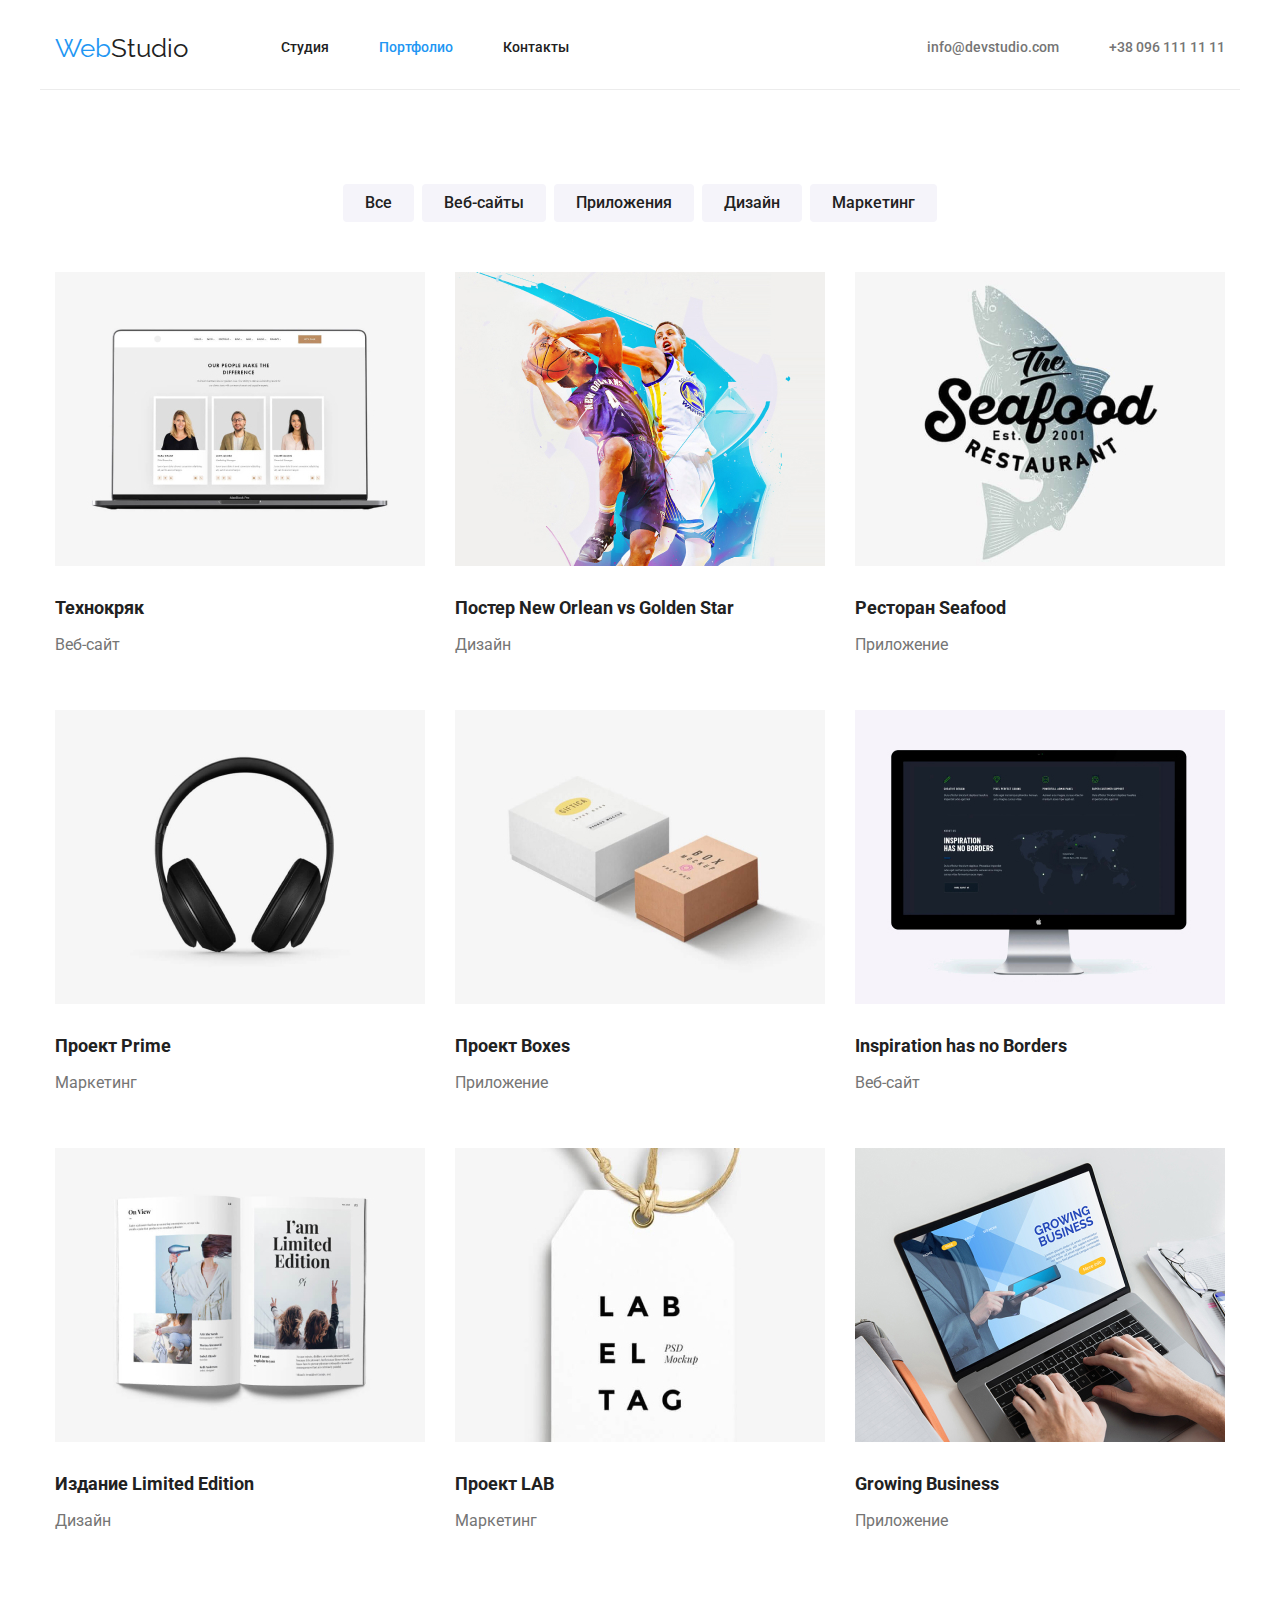
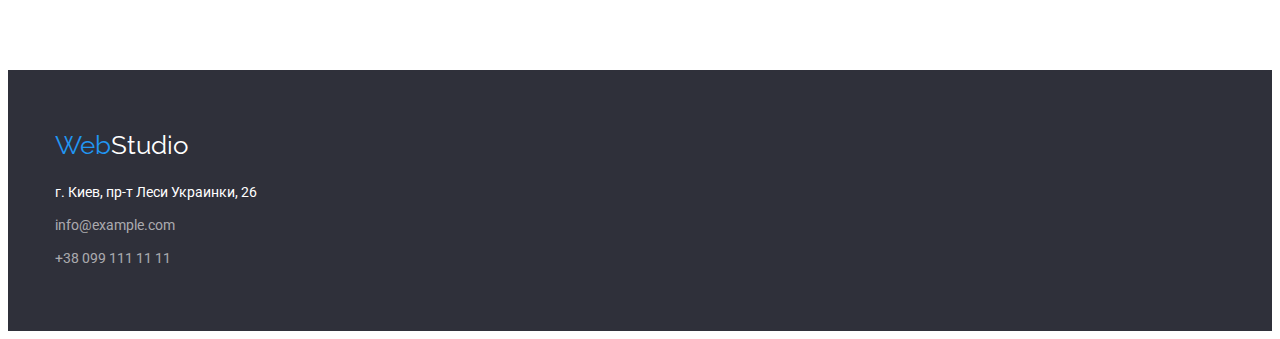
==== portfolio.html @ 1035cfad "Initial commit" ====
<!DOCTYPE html>
<html lang="ru">
<head>
    <meta charset="UTF-8">
    <meta http-equiv="X-UA-Compatible" content="IE=edge">
    <meta name="viewport" content="width=device-width, initial-scale=1.0">
    <title>Document</title>
    <link href="https://fonts.googleapis.com/css2?family=Raleway:wght@700&family=Roboto:wght@400;500;700;900&display=swap"
        rel="stylesheet">
    <link rel="stylesheet" href="https://cdnjs.cloudflare.com/ajax/libs/modern-normalize/1.1.0/modern-normalize.min.css"
        integrity="sha512-wpPYUAdjBVSE4KJnH1VR1HeZfpl1ub8YT/NKx4PuQ5NmX2tKuGu6U/JRp5y+Y8XG2tV+wKQpNHVUX03MfMFn9Q=="
        crossorigin="anonymous" referrerpolicy="no-referrer" />
    <link rel="stylesheet" href="./css/styles.css">
</head>
<body>

    <!-- header -->
    <header class="header">
        <div class="container header-container header-border">
            <nav class="site-nav">
                <a href="/" class="logo">Web<span class="accent">Studio</span></a>
                <ul class="site-nav-list list">
                    <li class="site-nav-item">
                        <a href="./index.html" class="link">Студия</a>
                    </li>
                    <li class="site-nav-item">
                        <a href="./portfolio.html" class="link-current">Портфолио</a>
                    </li>
                    <li class="site-nav-item">
                        <a href="" class="link">Контакты</a>
                    </li>
                </ul>
            </nav>
            <ul class="contact-list list">
                <li class="contact-list-item">
                    <a href="mailto:info@devstudio.com" class="mail">info@devstudio.com</a>
                </li>
                <li class="contact-list-item">
                    <a href="tel:+380961111111" class="tel">+38 096 111 11 11</a>
                </li>
            </ul>
        </div>
    </header>

    <main>
        <!-- work -->

        <section class="work-section">
            <div class="container">
                <h1 class="visually-hidden">Примеры работ</h1>
                <ul class="work-list list">
                    <li class="work-list-item">
                        <button type="button" class="work-btn">Все</button>
                    </li>
                    <li class="work-list-item">
                        <button type="button" class="work-btn">Веб-сайты</button>
                    </li>
                    <li class="work-list-item">
                        <button type="button" class="work-btn">Приложения</button>
                    </li>
                    <li class="work-list-item">
                        <button type="button" class="work-btn">Дизайн</button>
                    </li>
                    <li class="work-list-item">
                        <button type="button" class="work-btn">Маркетинг</button>
                    </li>
                </ul>
            </div>    
        </section>

            <!-- examples -->
        <section class="examples-section">
            <div class="container">
                <ul class="examples-list list">
                    <li class="examples-list-item">
                        <img src="./images/img(19).jpg" class="examples-img" alt="Веб-сайты" width="370">
                        <div class="examples-title-list">
                            <h2 class="examples-title">Технокряк</h2>
                            <p class="examples-name">Веб-сайт</p>
                        </div>
                        
                    </li>
                    <li class="examples-list-item">
                        <img src="./images/img(11).jpg" class="examples-img" alt="Дизайн" width="370">
                        <div class="examples-title-list">
                            <h2 class="examples-title">Постер New Orlean vs Golden Star</h2>
                            <p class="examples-name">Дизайн</p>
                        </div>
                        
                    </li>
                    <li class="examples-list-item">
                        <img src="./images/img(12).jpg" class="examples-img" alt="Приложение" width="370">
                        <div class="examples-title-list">
                            <h2 class="examples-title">Ресторан Seafood</h2>
                            <p class="examples-name">Приложение</p>
                        </div>
                        
                    </li>
                    <li class="examples-list-item">
                        <img src="./images/img(13).jpg" class="examples-img" alt="Наушники" width="370">
                        <div class="examples-title-list">
                            <h2 class="examples-title">Проект Prime</h2>
                            <p class="examples-name">Маркетинг</p>
                        </div>
                        
                    </li>
                    <li class="examples-list-item">
                        <img src="./images/img(14).jpg" class="examples-img" alt="Коробки" width="370">
                        <div class="examples-title-list">
                            <h2 class="examples-title">Проект Boxes</h2>
                            <p class="examples-name">Приложение</p>
                        </div>
                        
                    </li>
                    <li class="examples-list-item">
                        <img src="./images/img(15).jpg" class="examples-img" alt="Веб-сайт" width="370">
                        <div class="examples-title-list">
                            <h2 class="examples-title">Inspiration has no Borders</h2>
                            <p class="examples-name">Веб-сайт</p>
                        </div>
                        
                    </li>
                    <li class="examples-list-item">
                        <img src="./images/img(16).jpg" class="examples-img" alt="Журнал" width="370">
                        <div class="examples-title-list">
                            <h2 class="examples-title">Издание Limited Edition</h2>
                            <p class="examples-name">Дизайн</p>
                        </div>
                        
                    </li>
                    <li class="examples-list-item">
                        <img src="./images/img(17).jpg" class="examples-img" alt="Значок" width="370">
                        <div class="examples-title-list">
                            <h2 class="examples-title">Проект LAB</h2>
                            <p class="examples-name">Маркетинг</p>
                        </div>
                        
                    </li>
                    <li class="examples-list-item">
                        <img src="./images/img(18).jpg" class="examples-img" alt="Ноутбук" width="370">
                        <div class="examples-title-list">
                            <h2 class="examples-title">Growing Business</h2>
                            <p class="examples-name">Приложение</p>
                        </div>
                        
                    </li>
                </ul>
            </div>  

        </section>
    </main>

    <!-- adress -->
    <footer class="footer-section">
        <div class="container">
            <div class="logo-footer">
                <a href="/" class="footer-logo">Web<span class="accents">Studio</span></a>
            </div>
            <address>
                <ul class="footer-list list adress">
                    <li class="footer-item">
                        <a href="https://bit.ly/3pXMvUd" target="_blank" rel="noopener noreferrer" class="adressa">г. Киев,
                            пр-т
                            Леси
                            Украинки, 26</a>
                    </li>
                    <li class="footer-item">
                        <a href="mailto:info@example.com" class="mail">info@example.com</a>
                    </li>
                    <li class="footer-item">
                        <a href="tel:+380991111111" class="tel">+38 099 111 11 11</a>
                    </li>
                </ul>
            </address>
        </div>
    </footer>
</body>
</html>
---- css/styles.css ----
:root {
    --primary-text-color:#757575;
    --primary-white-color: #FFFFFF;
    --title-text-color: #212121;
    --primary-bg-color: #E5E5E5;
    --accent-color: #2196F3;
    --secondary-text-color: rgba(255, 255, 255, 0.6);
    --backlights: rgb(62, 0, 128);
}

html {
    box-sizing: border-box;
}
*,
*::before,
*::after {
    box-sizing: inherit;
}

body {
    
    color: var(--primary-text-color);
    font-family: Roboto, sans-serif;
}
.list{
    list-style: none;
}

.container {
    width: 1200px;
    padding-left: 15px;
    padding-right: 15px;
    margin-left: auto;
    margin-right: auto;
    
}

h1,h2,h3,h4,h5,h6,p,ul {
    
    margin: 0;
}
/* header */

.header-container {
    display: flex;
    align-items: center;

    background: var(--primary-white-color);
}

.header-border {
    border-bottom-width: 1px;
    border-bottom-style: solid;
    border-bottom-color: #ECECEC;
}
/* logo */
.logo {
    display: flex;
    align-items: center;
    padding: 0;
    margin-top: 25px;
    margin-bottom: 25px;
    
    color: #2196F3;
    font-family: Raleway, sans-serif;
    font-size: 26px;
    line-height: 1.19;

    text-decoration: none;
}
.accent {
    display: flex;
    margin-right: 93px;
    color: var(--title-text-color);
}

/* site-nav */
.site-nav {
    display: flex;
    align-items: center;
}
.site-nav-list {
    display: flex;
    padding: 0;
    margin: 0;
    flex-direction: row;


    font-weight: 500;
    font-size: 14px;
    line-height: 1.14;
}
.site-nav-header {
    display: inline-block;
}
.site-nav-item:not(:last-child) {
    margin-right: 50px;

}

.site-nav-header {
    padding-top: 32px;
    padding-bottom: 32px;
    margin: 0;
}
.site-nav .link-current {
    color: var(--accent-color);

    text-decoration: none;
}
.site-nav .link-current:hover,
.site-nav .link-current:focus {
    color: var(--accent-color);
}
.site-nav .link {
    color: var(--title-text-color);

    text-decoration: none;
}
.site-nav .link:hover, 
.site-nav .link:focus {
    color: var(--accent-color);
}

/* contact */
.contact-list {
    display: flex;
    padding: 0;
    margin-left: auto;

}
.contact-list .mail {
    
}
.contact-list .tel {
    margin-right: auto;
    
}
.contact-list-item:not(:last-child) {
    margin-right: 50px;
    padding: 0;
}
.contact-list-item {

    font-weight: 500;
    font-size: 14px;
    line-height: 1.14;
}
.contact-list-item .mail,
.contact-list-item .tel {
    color: var(--primary-text-color);

    text-decoration: none;
}
.contact-list-item .mail:hover,
.contact-list-item .mail:focus {
    color: var(--accent-color);
}
.contact-list-item .tel:hover,
.contact-list-item .tel:focus {
    color: var(--accent-color);
}

/* hero */
.hero-title {
    align-content: center;
    margin: 0;
    
    padding-bottom: 30px;

    color: var(--primary-white-color);

    font-style: normal;
    font-weight: 900;
    font-size: 44px;
    line-height: 1.36;
    text-align: center;
    text-transform: uppercase;
}
.hero-section {
    padding-top: 200px;
    padding-bottom: 200px;
}

/* button */

.hero-button {
    display: block;
    margin: 0 auto;
    padding: 10px 32px;
    border: 0ch;
    border-radius: 4px;

    background-color: var(--accent-color);
    color: var(--primary-bg-color);

    font-family: inherit; 
    font-weight: 700;
    font-size: 16px;
    line-height: 1.88;
    text-align: center;
}


/* section */
.section {
    padding-top: 94px;
    padding-bottom: 94px;
}
/* features */
.features-list {
    display: flex;
    flex-direction: row;
    margin: 0;
    padding: 0;
}
.features-list-item {
    padding: 0;
    width: 270px;
}
.features-list-item:not(:last-child) {
    margin-right: 30px;;
}

.features-title {
    margin-bottom: 10px;
    padding: 0;
    color: var(--title-text-color);

    font-weight: 700;
    font-size: 14px;
    line-height: 1.14;
    text-transform: uppercase;
}
.features-text {
    
    font-weight: 400;
    font-size: 14px;
    line-height: 1.71;
    letter-spacing: 0.03em;
}
.visually-hidden {
    position: absolute;
    width: 1px;
    height: 1px;
    margin: -1px;
    border: 0;
    padding: 0;

    white-space: nowrap;
    clip-path: inset(100%);
    clip: rect(0 0 0 0);
    overflow: hidden;
}

/* benefits */
.benefits-section {
    padding-top: 0;
    padding-bottom: 94px;
    margin: 0;
}
.benefits-title {
    margin-bottom: 50px;
    color: var(--title-text-color);

    font-size: 36px;
    line-height: 1.17;
    text-align: center;
}
.benefits-list {
    display: flex;
    flex-direction: row;
    padding: 0;
    margin: 0;
}

.benefits-list-item:not(:last-child) {
    margin-right: 30px;
}

/* team */

.team-title {
    margin-bottom: 50px;
    color: var(--title-text-color);
        
    font-size: 36px;
    line-height: 1.17;
    text-align: center;
}
.team-list {
    display: flex;
    flex-direction: row;
    padding: 0;
    margin: 0;
}
.team-list-item:not(:last-child) {
    margin-right: 30px;
}
.team-section-title{
    padding-top: 30px;
    padding-bottom: 30px;
}

.team .name {
    margin-bottom: 10px;
    text-align: center;
    color: var(--title-text-color);

    font-weight: 500;
    font-size: 16px;
    line-height: 1.19;
}
.team .position {
    text-align: center;
    font-weight: 400;
    font-size: 16px;
    line-height: 1.19;
}

/* footer */
.footer-section {
    padding-top: 60px;
    padding-bottom: 60px;
    margin: 0;
    background-color: #2F303A; 
}

/* adress */
.footer-logo {
    margin-bottom: 20px;
    color: #2196F3;
    font-family: Raleway, sans-serif;
    font-size: 26px;
    line-height: 1.19;
    
    text-decoration: none;
}
.logo-footer{
    margin-bottom: 20px;
}

.accents {
    color: var(--primary-white-color);
}
.footer-list {
    padding: 0;
}
.footer-item:not(:last-child) {
    margin-bottom: 9px;
}
.adress {
    font-weight: 400;
    font-size: 14px;
    line-height: 1.71;
}
.adress .adressa {
    color: var(--primary-white-color);
    font-style: normal;

    text-decoration: none;
}
.adress .adressa:hover,
.adress .adressa:focus {
    color: var(--accent-color);
}
.adress .mail {
    color: var(--secondary-text-color);
    font-style: normal;

    text-decoration: none;
}
.adress .mail:hover,
.adress .mail:focus {
    color: var(--accent-color);
}
.adress .tel {
    color: var(--secondary-text-color);
    font-style: normal;

    text-decoration: none;
}
.adress .tel:hover,
.adress .tel:focus {
    color: var(--accent-color);
}

/* portfolio */

/* work */
.work-section {
    padding-top: 94px;
    margin: 0;
}
.work-list {
    display: flex;
    justify-content: center;
    margin-bottom: 50px;
    padding: 0;
    
}
.work-list-item:not(:last-child){
    margin-right: 8px;
}
.work-btn {
    
    padding: 6px 22px;

    border: 0ch;
    border-radius: 4px;
    color: var(--title-text-color);
    background-color: #F5F4FA;
    
    font-family: inherit;
    font-style: normal;
    font-weight: 500;
    font-size: 16px;
    line-height: 1.62;
}
    
.work-btn:hover,
.work-btn:focus {
    color: var(--primary-white-color);
    background-color: var(--accent-color);
}  
.work .variant {
    color: var(--primary-white-color);
    background-color: var(--accent-color);
}

/* examples */
.examples-section {
    padding-bottom: 114px;
    margin: 0;
}
.examples-list {
    display: flex;
    flex-wrap: wrap;
    column-gap: 30px;
    row-gap: 30px;

    margin: 0;
    padding: 0;
}

.examples-title-list {
    padding-top: 20px;
    padding-bottom: 20px;
    margin: 0;
}
.examples-title{
    margin-bottom: 4px;
    color: var(--title-text-color);

    font-style: normal;
    font-weight: 700;
    font-size: 18px;
    line-height: 2;
}
.examples-name {
    
    color: var(--primary-text-color);

    font-style: normal;
    font-weight: 400;
    font-size: 16px;
    line-height: 1.88;
}


/* колір основного тексту #212121 */
/* вторинний колір #757575 */
/* додатковий колір rgba(255, 255, 255, 0.6) */
/* білий колір #FFFFFF */
/* акцент #2196F3 */

/* колір фону #E5E5E5 */
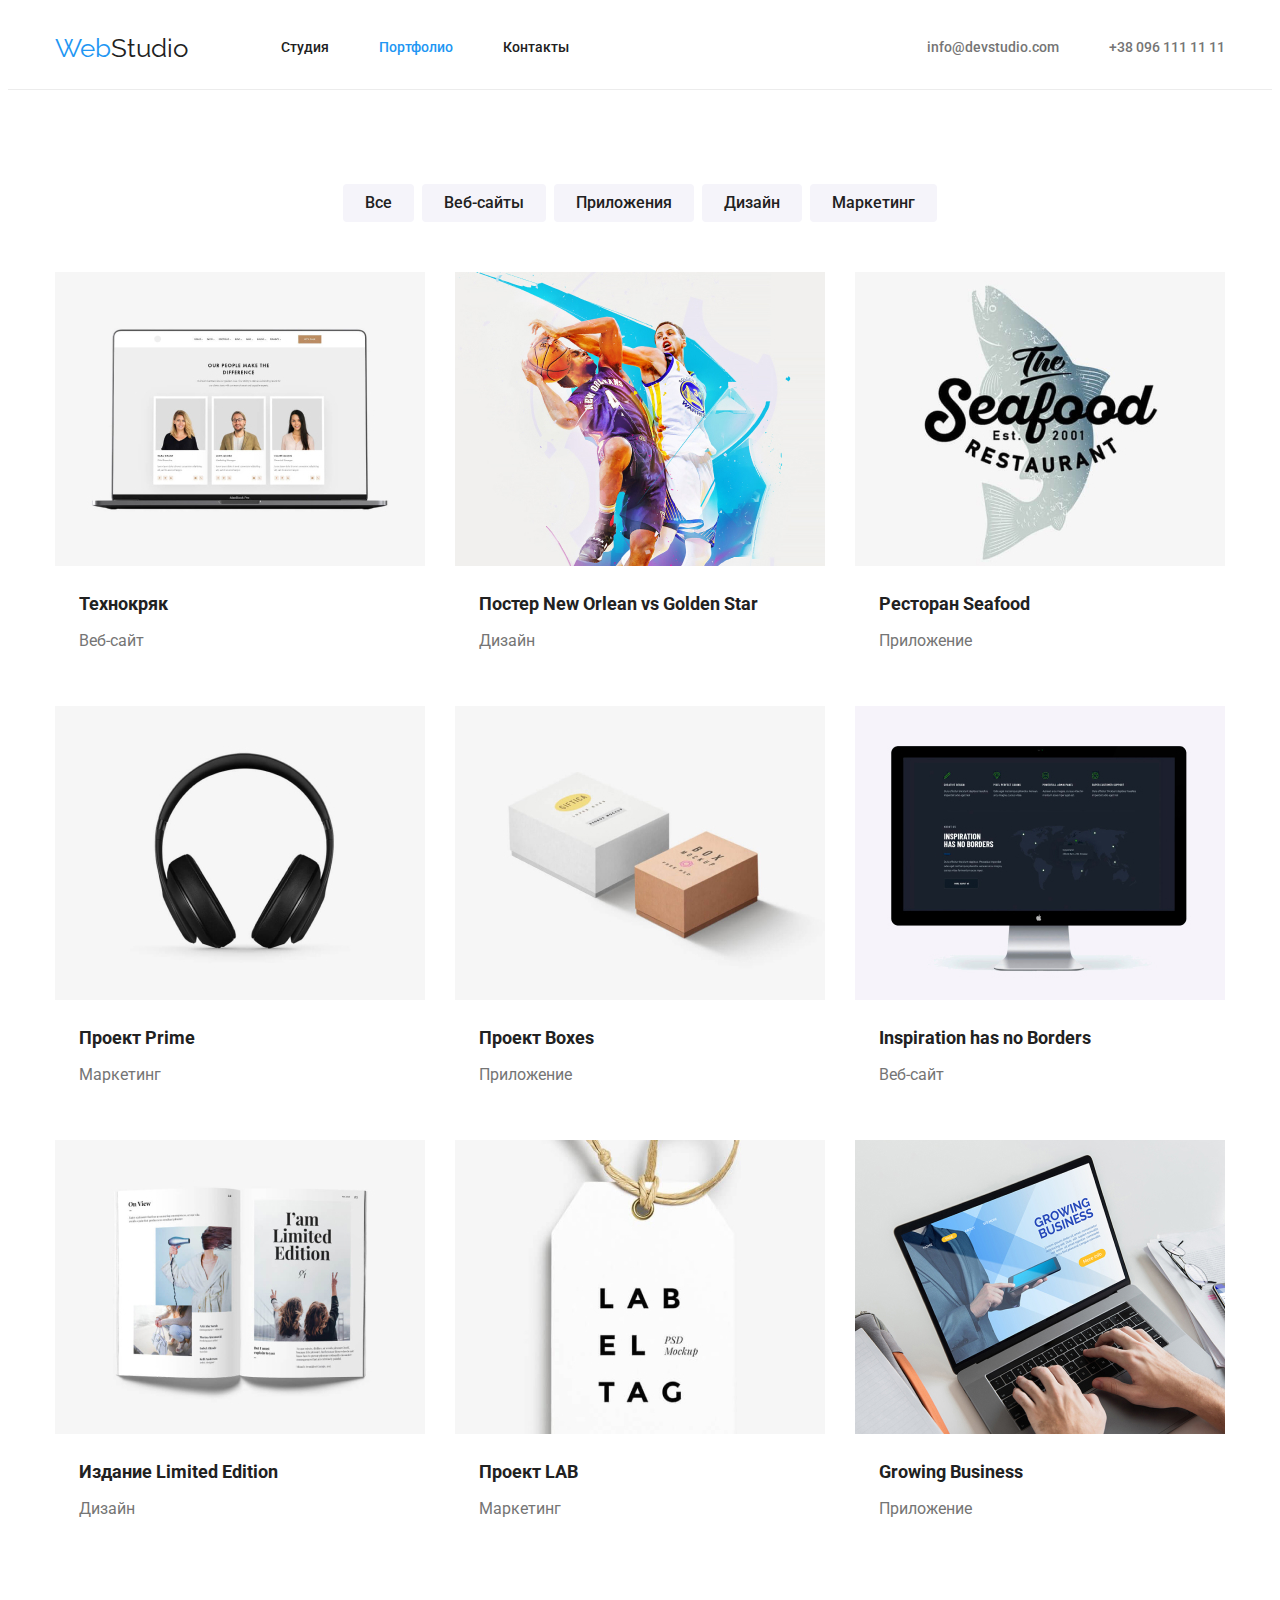
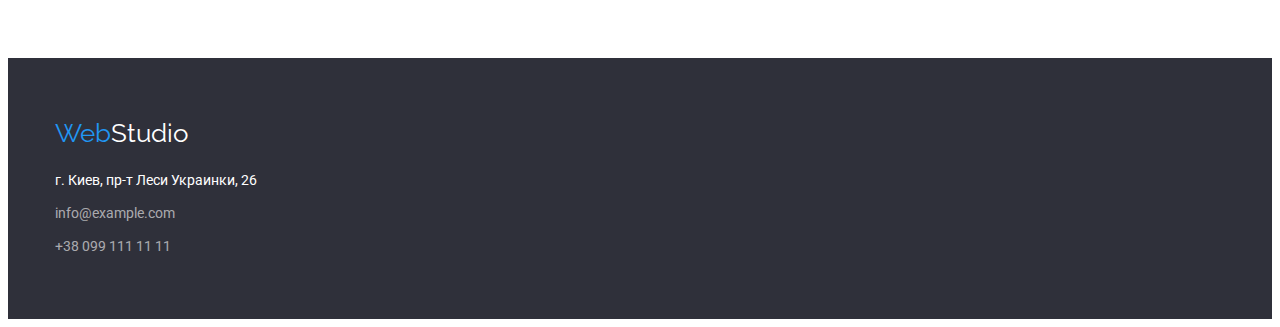
==== commit 28cea4f3: "Додали стилі" ====
--- a/portfolio.html
+++ b/portfolio.html
@@ -15,8 +15,8 @@
 <body>
 
     <!-- header -->
-    <header class="header">
-        <div class="container header-container header-border">
+    <header class="header header-border">
+        <div class="container header-container">
             <nav class="site-nav">
                 <a href="/" class="logo">Web<span class="accent">Studio</span></a>
                 <ul class="site-nav-list list">
@@ -66,10 +66,9 @@
                     </li>
                 </ul>
             </div>    
-        </section>
+        
 
             <!-- examples -->
-        <section class="examples-section">
             <div class="container">
                 <ul class="examples-list list">
                     <li class="examples-list-item">
--- a/css/styles.css
+++ b/css/styles.css
@@ -31,13 +31,16 @@
     padding-left: 15px;
     padding-right: 15px;
     margin-left: auto;
-    margin-right: auto;
-    
+    margin-right: auto; 
 }
 
 h1,h2,h3,h4,h5,h6,p,ul {
-    
-    margin: 0;
+    margin: 0;
+}
+img {
+    display: block;
+    max-width: 100%;
+    height: auto;
 }
 /* header */
 
@@ -162,11 +165,21 @@
 }
 
 /* hero */
+.hero-section {
+    padding-top: 200px;
+    padding-bottom: 200px;
+    min-width: 1600px;
+    background-image: url(../images/hero-img.png);
+    background-repeat: no-repeat;
+    background-position: 50% 50%;
+    background-image: linear-gradient (to right, rgba(47, 48, 58, 0.4),
+    rgba(47, 48, 58, 0.4))
+}
 .hero-title {
     align-content: center;
     margin: 0;
     
-    padding-bottom: 30px;
+    margin-bottom: 30px;
 
     color: var(--primary-white-color);
 
@@ -177,10 +190,7 @@
     text-align: center;
     text-transform: uppercase;
 }
-.hero-section {
-    padding-top: 200px;
-    padding-bottom: 200px;
-}
+
 
 /* button */
 
@@ -199,6 +209,7 @@
     font-size: 16px;
     line-height: 1.88;
     text-align: center;
+    cursor: pointer;
 }
 
 
@@ -390,6 +401,7 @@
 /* work */
 .work-section {
     padding-top: 94px;
+    padding-bottom: 114px;
     margin: 0;
 }
 .work-list {
@@ -429,10 +441,7 @@
 }
 
 /* examples */
-.examples-section {
-    padding-bottom: 114px;
-    margin: 0;
-}
+
 .examples-list {
     display: flex;
     flex-wrap: wrap;
@@ -446,6 +455,8 @@
 .examples-title-list {
     padding-top: 20px;
     padding-bottom: 20px;
+    padding-left: 24px;
+    padding-right: 24px;
     margin: 0;
 }
 .examples-title{
@@ -473,6 +484,3 @@
 /* додатковий колір rgba(255, 255, 255, 0.6) */
 /* білий колір #FFFFFF */
 /* акцент #2196F3 */
-
-/* колір фону #E5E5E5 */
-
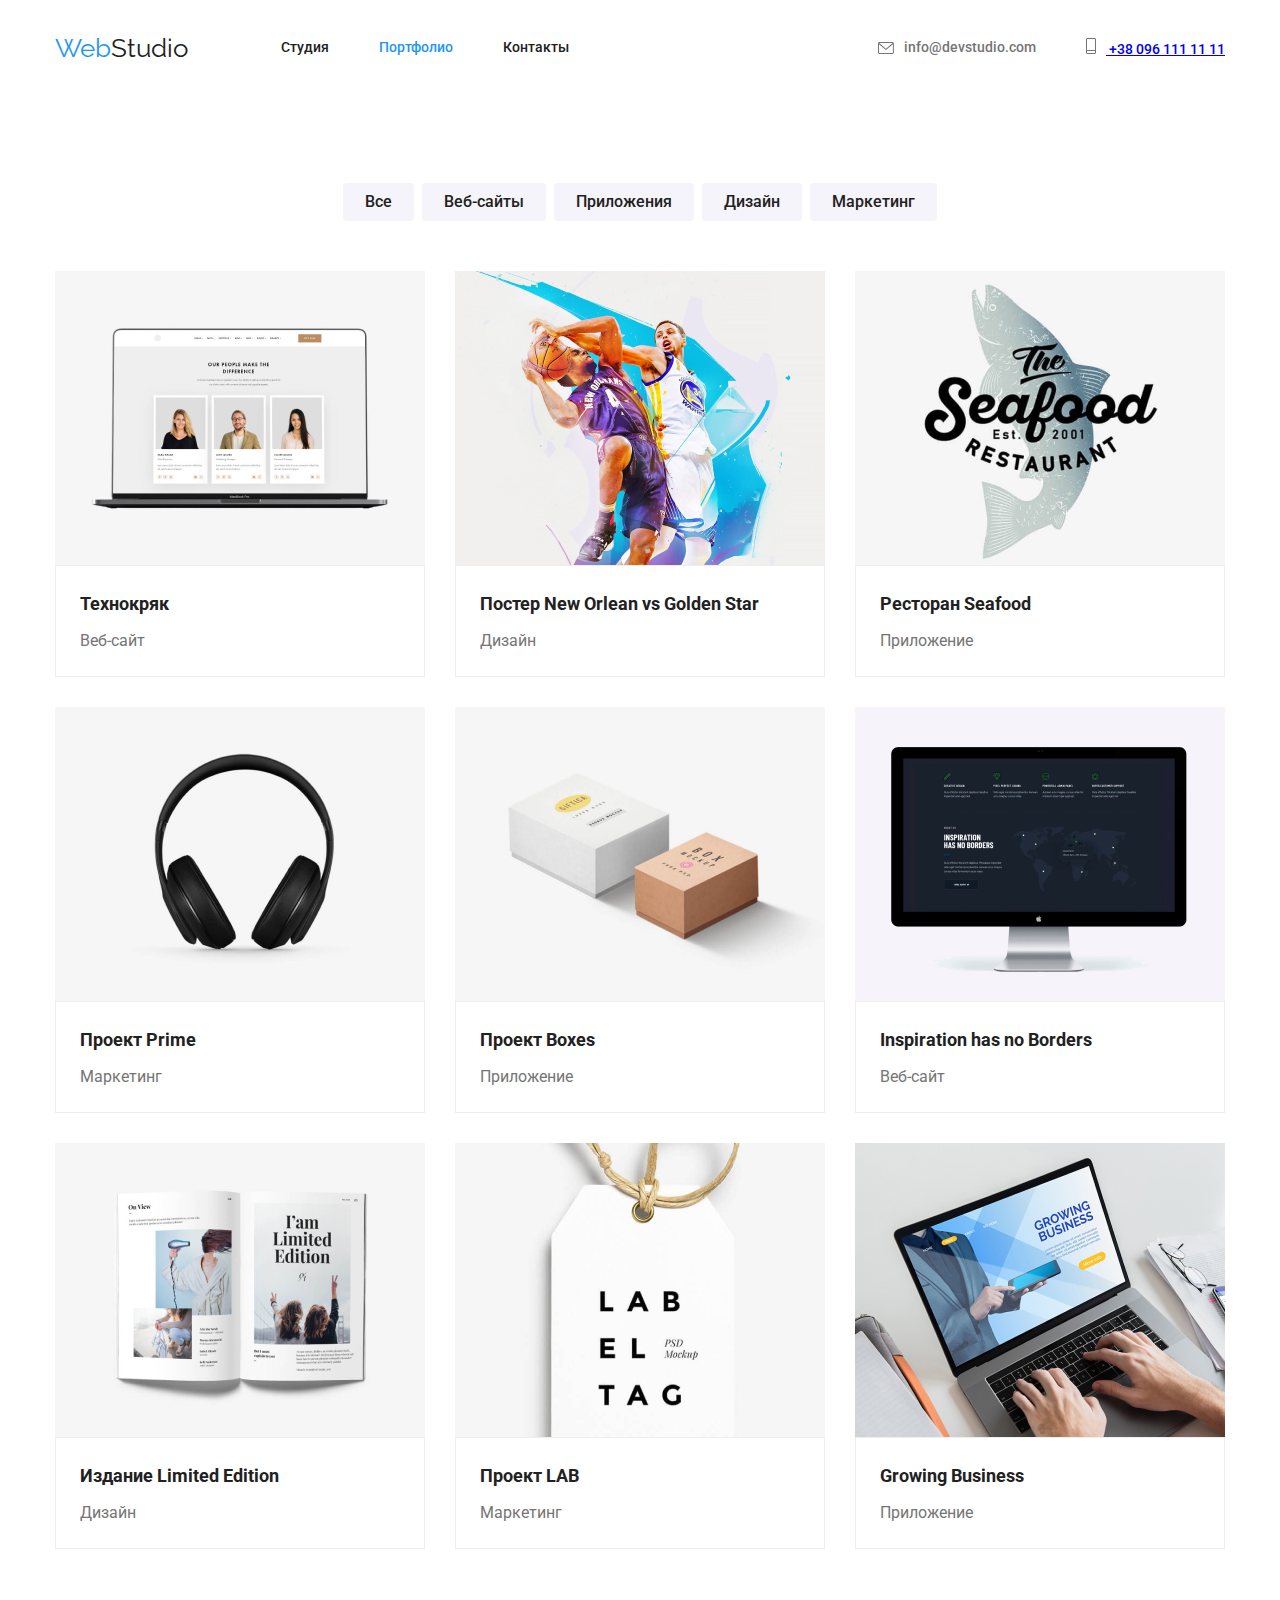
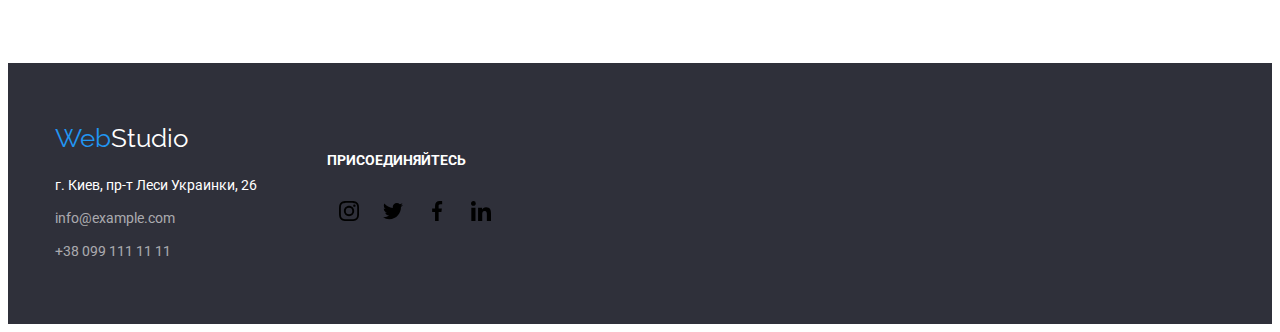
==== commit 0e621cd7: "Додали зображення svg" ====
--- a/portfolio.html
+++ b/portfolio.html
@@ -15,28 +15,36 @@
 <body>
 
     <!-- header -->
-    <header class="header header-border">
+    <header class="header">
         <div class="container header-container">
             <nav class="site-nav">
                 <a href="/" class="logo">Web<span class="accent">Studio</span></a>
                 <ul class="site-nav-list list">
                     <li class="site-nav-item">
-                        <a href="./index.html" class="link">Студия</a>
+                        <a href="./index.html" class="link site-nav-header">Студия</a>
                     </li>
                     <li class="site-nav-item">
-                        <a href="./portfolio.html" class="link-current">Портфолио</a>
+                        <a href="./portfolio.html" class="link-current site-nav-header">Портфолио</a>
                     </li>
                     <li class="site-nav-item">
-                        <a href="" class="link">Контакты</a>
+                        <a href="" class="link site-nav-header">Контакты</a>
                     </li>
                 </ul>
             </nav>
             <ul class="contact-list list">
                 <li class="contact-list-item">
-                    <a href="mailto:info@devstudio.com" class="mail">info@devstudio.com</a>
+                    <a href="mailto:info@devstudio.com" class="mail" aria-label="mail">
+                        <svg class="contact-icon" width="16" height="12">
+                            <use href="./images/icons.svg#icon-mail"></use>
+                        </svg>
+                        info@devstudio.com</a>
                 </li>
                 <li class="contact-list-item">
-                    <a href="tel:+380961111111" class="tel">+38 096 111 11 11</a>
+                    <a href="tel:+380961111111" class="tel">
+                        <svg class="contact-icon" width="10" height="16">
+                            <use href="./images/icons.svg#icon-phone"></use>
+                        </svg>
+                        +38 096 111 11 11</a>
                 </li>
             </ul>
         </div>
@@ -151,26 +159,57 @@
 
     <!-- adress -->
     <footer class="footer-section">
-        <div class="container">
-            <div class="logo-footer">
-                <a href="/" class="footer-logo">Web<span class="accents">Studio</span></a>
+        <div class="container footer-container">
+            <div class="lef-side">
+                <div class="logo-footer ">
+                    <a href="/" class="footer-logo">Web<span class="accents">Studio</span></a>
+                </div>
+                <address>
+                    <ul class="footer-list list adress">
+                        <li class="footer-item">
+                            <a href="https://bit.ly/3pXMvUd" target="_blank" rel="noopener noreferrer" class="adressa">г.
+                                Киев, пр-т
+                                Леси
+                                Украинки, 26</a>
+                        </li>
+                        <li class="footer-item">
+                            <a href="mailto:info@example.com" class="mail">info@example.com</a>
+                        </li>
+                        <li class="footer-item">
+                            <a href="tel:+380991111111" class="tel">+38 099 111 11 11</a>
+                        </li>
+                    </ul>
+                </address>
             </div>
-            <address>
-                <ul class="footer-list list adress">
-                    <li class="footer-item">
-                        <a href="https://bit.ly/3pXMvUd" target="_blank" rel="noopener noreferrer" class="adressa">г. Киев,
-                            пр-т
-                            Леси
-                            Украинки, 26</a>
-                    </li>
-                    <li class="footer-item">
-                        <a href="mailto:info@example.com" class="mail">info@example.com</a>
-                    </li>
-                    <li class="footer-item">
-                        <a href="tel:+380991111111" class="tel">+38 099 111 11 11</a>
-                    </li>
-                </ul>
-            </address>
+            <div class="right-side">
+                <h2 class="socials-title">присоединяйтесь</h2>
+                <ul class="socials-list list">
+                    <li><a class="socials-link" href="" target="_blank" rel="noopener noreferrer" aria-label="instagram">
+                            <svg class="socials-icon" width="20" height="20">
+                                <use href="./images/icons.svg#icon-instagram"></use>
+                            </svg>
+                        </a>
+                    </li>
+                    <li><a class="socials-link" href="" target="_blank" rel="noopener noreferrer" aria-label="twitter">
+                            <svg class="socials-icon" width="20" height="20">
+                                <use href="./images/icons.svg#icon-twitter"></use>
+                            </svg>
+                        </a>
+                    </li>
+                    <li><a class="socials-link" href="" target="_blank" rel="noopener noreferrer" aria-label="facebook">
+                            <svg class="socials-icon" width="20" height="20">
+                                <use href="./images/icons.svg#icon-facebook"></use>
+                            </svg>
+                        </a>
+                    </li>
+                    <li><a class="socials-link" href="" target="_blank" rel="noopener noreferrer" aria-label="linkedin">
+                            <svg class="socials-icon" width="20" height="20">
+                                <use href="./images/icons.svg#icon-linkedin"></use>
+                            </svg>
+                        </a>
+                    </li>
+                </ul>
+            </div>
         </div>
     </footer>
 </body>
--- a/css/styles.css
+++ b/css/styles.css
@@ -128,14 +128,13 @@
 /* contact */
 .contact-list {
     display: flex;
+    align-items: center;
     padding: 0;
     margin-left: auto;
 
 }
-.contact-list .mail {
-    
-}
-.contact-list .tel {
+
+.contact-list .phone {
     margin-right: auto;
     
 }
@@ -144,24 +143,43 @@
     padding: 0;
 }
 .contact-list-item {
+    display: flex;
+    align-items: center;
 
     font-weight: 500;
     font-size: 14px;
     line-height: 1.14;
 }
 .contact-list-item .mail,
-.contact-list-item .tel {
+.contact-list-item .phone {
     color: var(--primary-text-color);
 
     text-decoration: none;
 }
-.contact-list-item .mail:hover,
-.contact-list-item .mail:focus {
-    color: var(--accent-color);
-}
-.contact-list-item .tel:hover,
-.contact-list-item .tel:focus {
-    color: var(--accent-color);
+.mail:hover,
+.mail:focus {
+    color: var(--accent-color);
+}
+.phone:hover,
+.phone:focus {
+    color: var(--accent-color);
+}
+
+.contact-icon {
+    fill: currentColor;
+}
+.contact-icon {
+    padding: 0;
+    margin-right: 10px;
+}
+.mail {
+    display: flex;
+    align-items: center;
+    }
+.phone {
+    display: flex;
+    align-items: center;
+
 }
 
 /* hero */
@@ -224,6 +242,7 @@
     flex-direction: row;
     margin: 0;
     padding: 0;
+
 }
 .features-list-item {
     padding: 0;
@@ -231,6 +250,13 @@
 }
 .features-list-item:not(:last-child) {
     margin-right: 30px;;
+}
+
+.features-icon-list {
+    padding: 25px 102px;
+    margin-bottom: 30px;
+    border-radius: 4px;
+    background-color: #F5F4FA;
 }
 
 .features-title {
@@ -291,6 +317,9 @@
 
 /* team */
 
+.team-section {
+    background-color: #F5F4FA;
+}
 .team-title {
     margin-bottom: 50px;
     color: var(--title-text-color);
@@ -308,6 +337,11 @@
 .team-list-item:not(:last-child) {
     margin-right: 30px;
 }
+.team-list-item {
+box-shadow: 0px 1px 3px rgba(0, 0, 0, 0.12),
+0px 1px 1px rgba(0, 0, 0, 0.14),
+0px 2px 1px rgba(0, 0, 0, 0.2);
+}
 .team-section-title{
     padding-top: 30px;
     padding-bottom: 30px;
@@ -324,19 +358,94 @@
 }
 .team .position {
     text-align: center;
+    margin-bottom: 16px;
     font-weight: 400;
     font-size: 16px;
     line-height: 1.19;
 }
+.team-icon-section {
+    display: flex;
+    justify-content: center;
+    gap: 10px;
+    padding-left: 32px;
+    padding-right: 32px;
+    margin: 0;
+
+}
+
+.team-link {
+    display: inline-flex;
+    align-items: center;
+    justify-content: center;
+    width: 44px;
+    height: 44px;
+    border-radius: 50%;
+    color: #AFB1B8;
+
+}
+.team-link:hover,
+.team-link:focus {
+    color: var(--accent-color);
+}
+.team-icon {
+    fill: currentColor;
+    
+}
+
+/* clients */
+.clients-title {
+    margin-bottom: 50px;
+    color: var(--title-text-color);
+    
+    font-size: 36px;
+    line-height: 1.17;
+    text-align: center;
+}
+.clients-list {
+    display: flex;
+    align-items: center;
+    justify-content: center;
+    gap: 30px;
+    padding: 0;
+}
+
+
+.clients-link {
+    box-sizing: border-box;
+    display: inline-flex;
+    align-items: center;
+    justify-content: center;
+    color: #AFB1B8;
+    width: 170px;
+    height: 92px;
+    border: 1px solid #AFB1B8;
+    border-radius: 4px;
+    
+}
+
+.clients-link:hover,
+.clients-link:focus {
+    color: var(--accent-color);
+}
+.clients-icon {
+    fill: currentColor;
+}
+
+
 
 /* footer */
 .footer-section {
     padding-top: 60px;
     padding-bottom: 60px;
     margin: 0;
-    background-color: #2F303A; 
-}
-
+    background-color: #2F303A;
+}
+.footer-container {
+    display: flex;
+    align-items: center;
+    gap: 70px;
+
+}
 /* adress */
 .footer-logo {
     margin-bottom: 20px;
@@ -394,6 +503,42 @@
 .adress .tel:hover,
 .adress .tel:focus {
     color: var(--accent-color);
+}
+
+.socials-list {
+    display: flex;
+    align-items: center;
+    padding: 0;
+    margin: 0;
+}
+.socials-link {
+    display: inline-flex;
+    align-items: center;
+    justify-content: center;
+    width: 44px;
+    height: 44px;
+    color: #FFFFFF;
+    
+}
+.socials-link:hover,
+.socials-link:focus {
+    color: var(--accent-color);
+}
+.right-side {
+    display: flex;
+    flex-direction: column;
+    gap: 20px;
+}
+.socials-title {
+    font-style: normal;
+    font-weight: 700;
+    font-size: 14px;
+    line-height: 1.14;
+    text-transform: uppercase;
+    color: #FFFFFF;
+}
+.socials-icon {
+    color: currentColor;
 }
 
 /* portfolio */
@@ -439,6 +584,10 @@
     color: var(--primary-white-color);
     background-color: var(--accent-color);
 }
+.work-btn:hover,
+.work-btn:focus {
+    box-shadow: 0px 3px 1px rgba(0, 0, 0, 0.1), 0px 1px 2px rgba(0, 0, 0, 0.08), 0px 2px 2px rgba(0, 0, 0, 0.12);
+}
 
 /* examples */
 
@@ -451,13 +600,16 @@
     margin: 0;
     padding: 0;
 }
-
+.examples-list-item:hover {
+    box-shadow: 0px 1px 1px rgba(0, 0, 0, 0.12), 0px 4px 4px rgba(0, 0, 0, 0.06), 1px 4px 6px rgba(0, 0, 0, 0.16);
+}
 .examples-title-list {
     padding-top: 20px;
     padding-bottom: 20px;
     padding-left: 24px;
     padding-right: 24px;
     margin: 0;
+    border: 1px solid #EEEEEE;
 }
 .examples-title{
     margin-bottom: 4px;
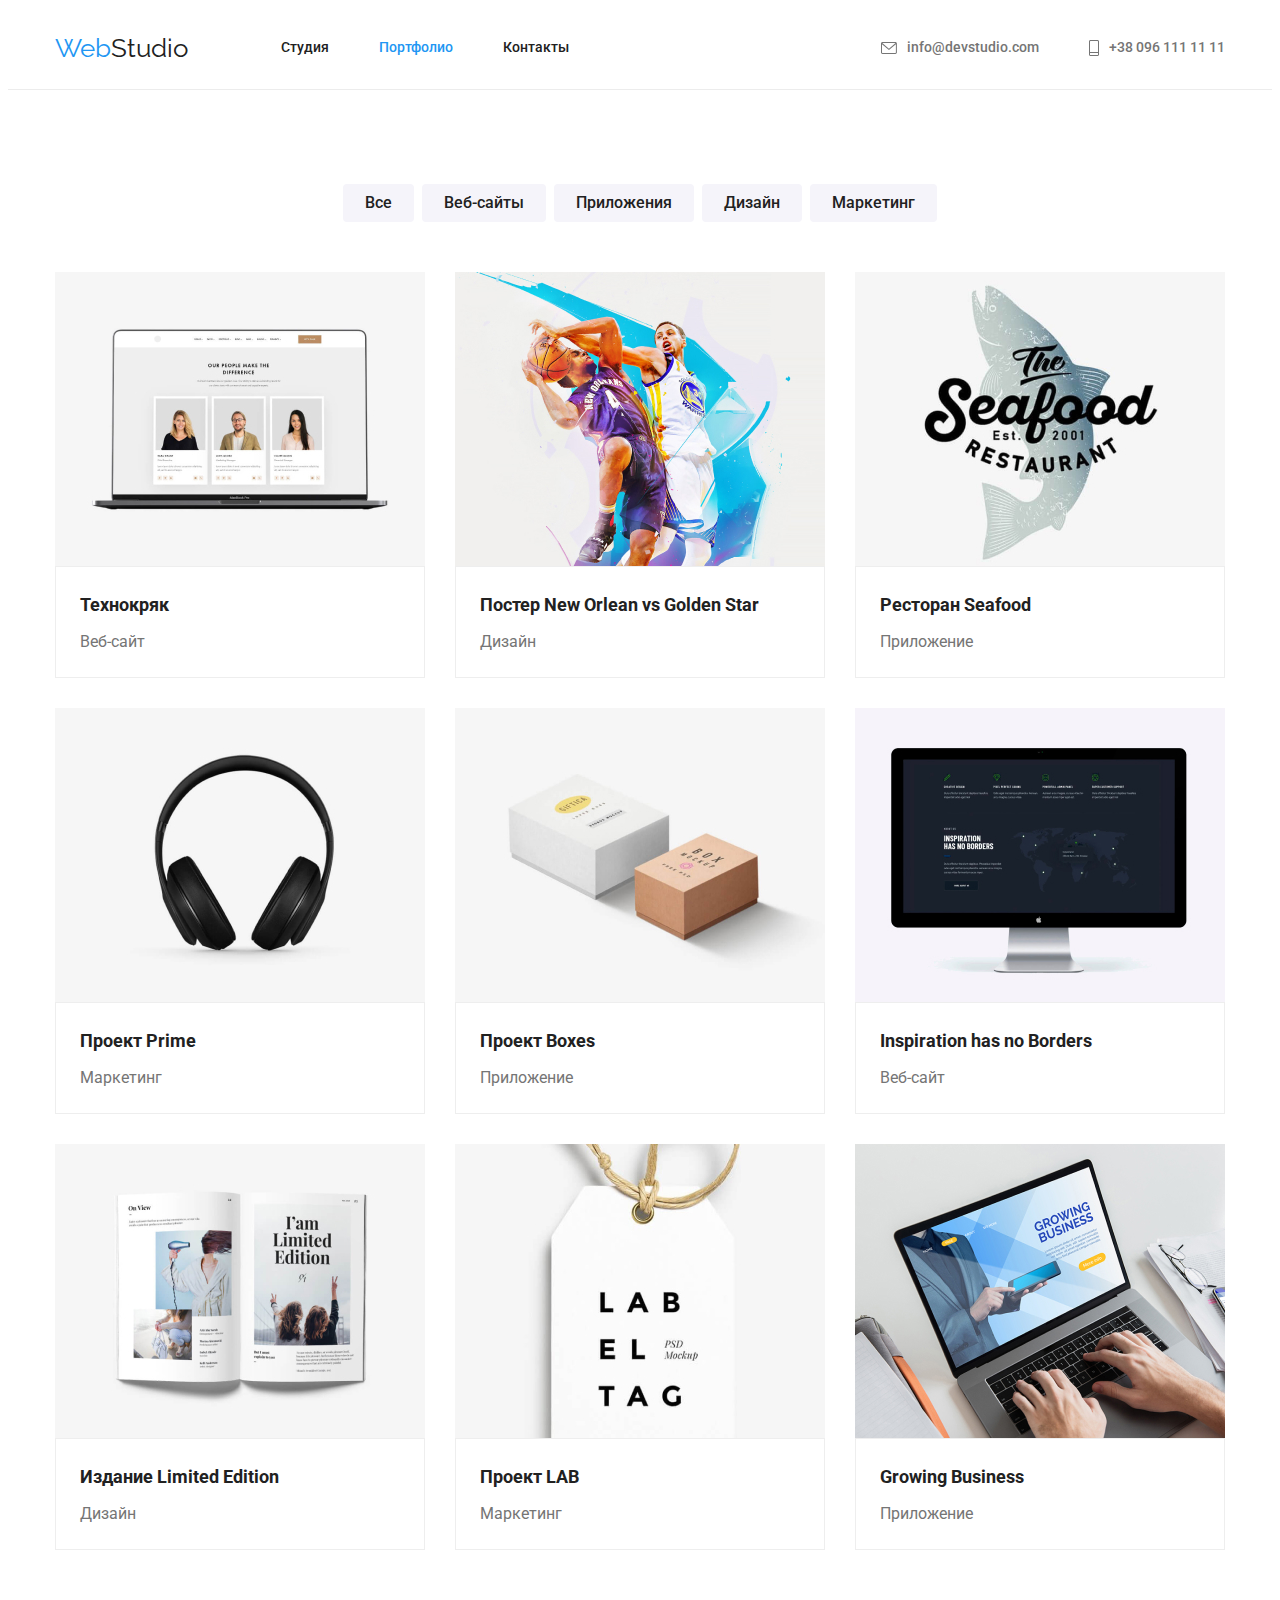
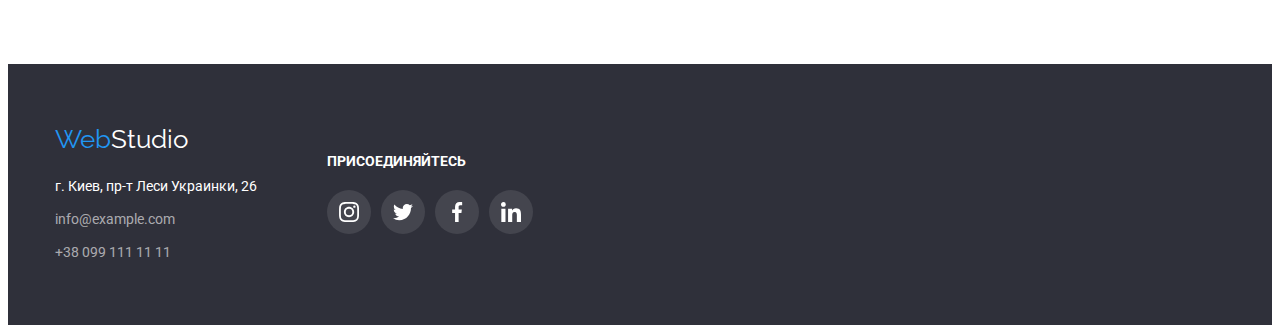
==== commit 1719d279: "Додали розмітку" ====
--- a/portfolio.html
+++ b/portfolio.html
@@ -15,7 +15,7 @@
 <body>
 
     <!-- header -->
-    <header class="header">
+    <header class="header header-border">
         <div class="container header-container">
             <nav class="site-nav">
                 <a href="/" class="logo">Web<span class="accent">Studio</span></a>
@@ -40,7 +40,7 @@
                         info@devstudio.com</a>
                 </li>
                 <li class="contact-list-item">
-                    <a href="tel:+380961111111" class="tel">
+                    <a href="tel:+380961111111" class="phone" aria-label="phone">
                         <svg class="contact-icon" width="10" height="16">
                             <use href="./images/icons.svg#icon-phone"></use>
                         </svg>
--- a/css/styles.css
+++ b/css/styles.css
@@ -345,6 +345,7 @@
 .team-section-title{
     padding-top: 30px;
     padding-bottom: 30px;
+    background-color: var(--primary-white-color)
 }
 
 .team .name {
@@ -381,11 +382,13 @@
     height: 44px;
     border-radius: 50%;
     color: #AFB1B8;
+    background-color: var(--primary-white-color)
 
 }
 .team-link:hover,
 .team-link:focus {
-    color: var(--accent-color);
+    color: var(--primary-white-color);
+    background-color: var(--accent-color)
 }
 .team-icon {
     fill: currentColor;
@@ -508,6 +511,7 @@
 .socials-list {
     display: flex;
     align-items: center;
+    gap: 10px;
     padding: 0;
     margin: 0;
 }
@@ -517,12 +521,16 @@
     justify-content: center;
     width: 44px;
     height: 44px;
-    color: #FFFFFF;
-    
+    border-radius: 50%;
+    color: var(--primary-white-color);
+    background-color: rgba(255, 255, 255, 0.1);
+}
+.socials-icon {
+    fill: var(--primary-white-color);
 }
 .socials-link:hover,
 .socials-link:focus {
-    color: var(--accent-color);
+    background-color: var(--accent-color);
 }
 .right-side {
     display: flex;
@@ -537,9 +545,7 @@
     text-transform: uppercase;
     color: #FFFFFF;
 }
-.socials-icon {
-    color: currentColor;
-}
+
 
 /* portfolio */
 
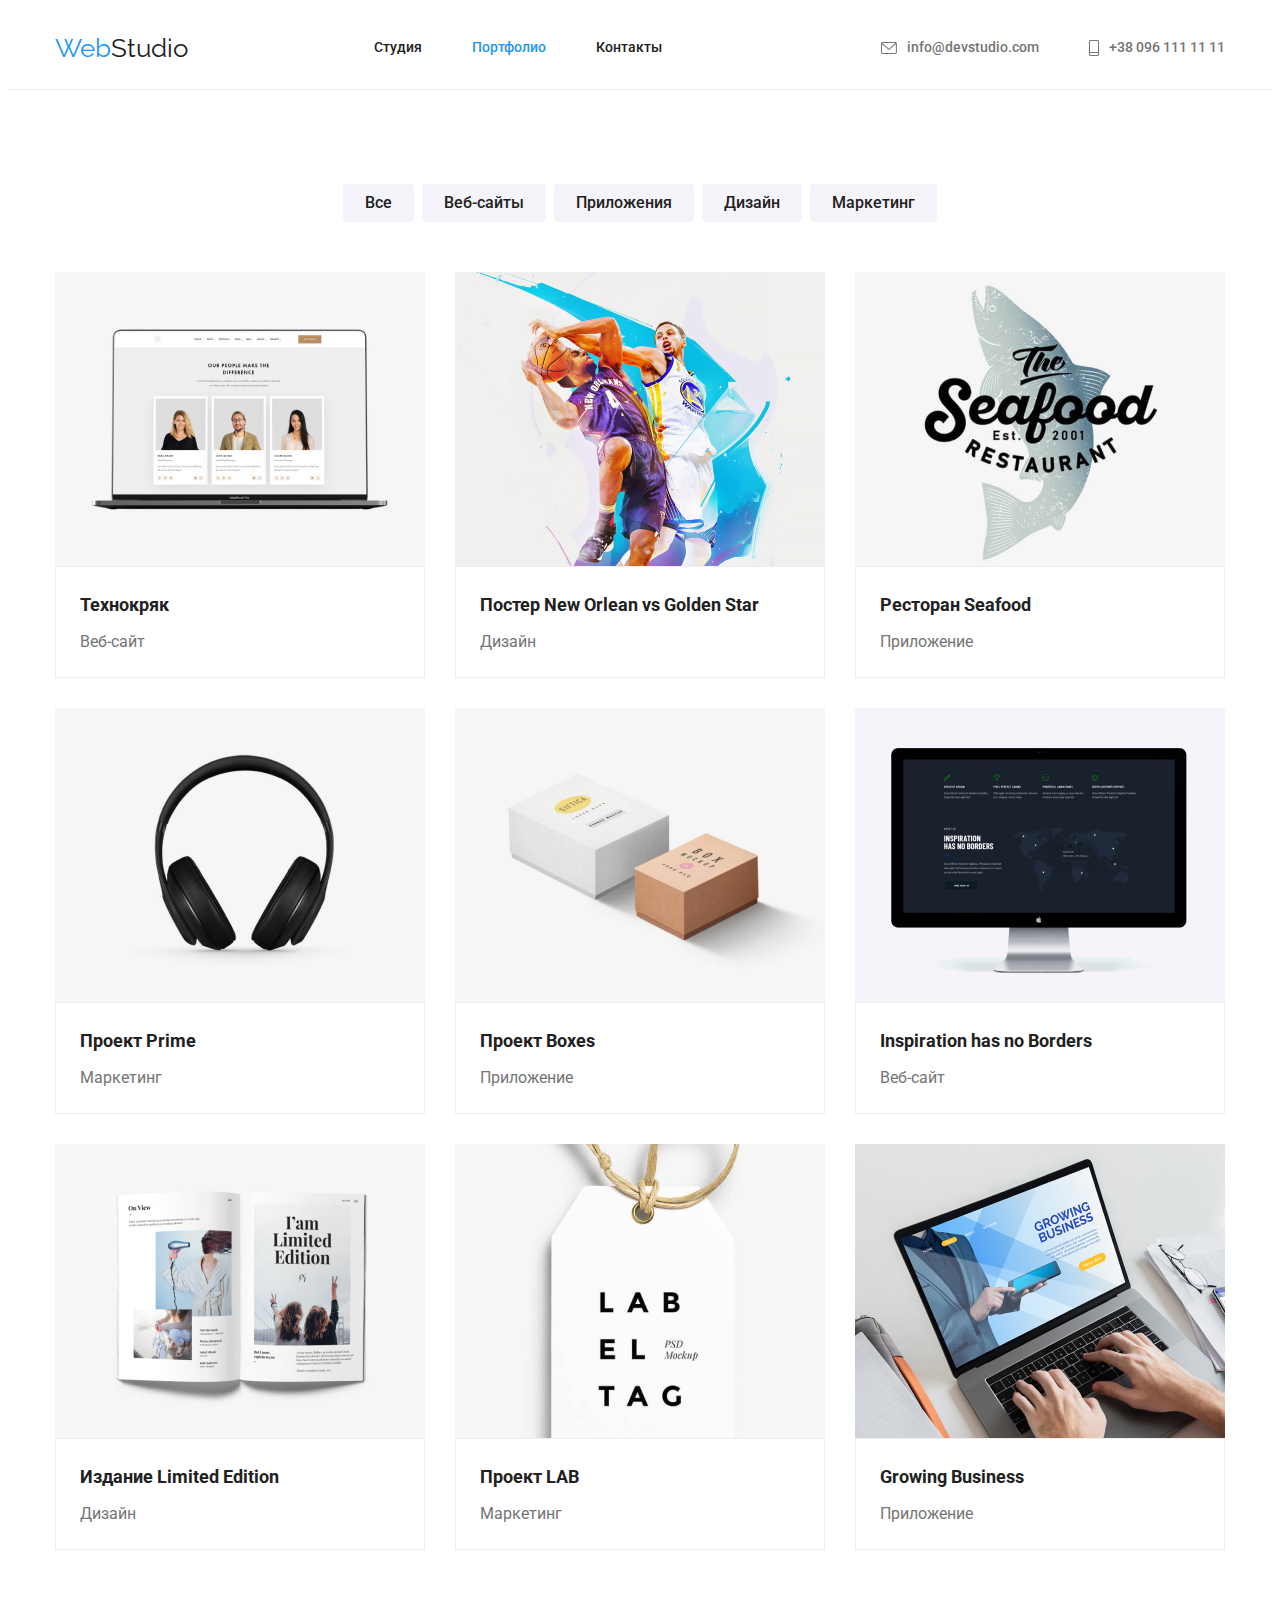
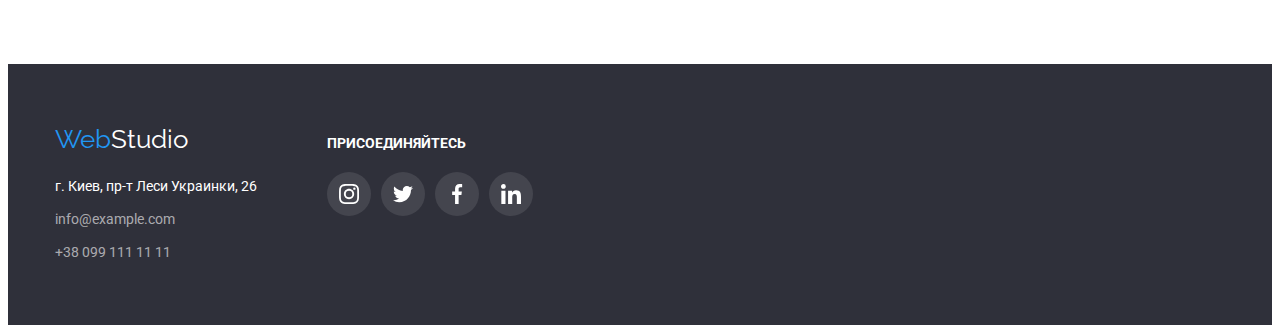
==== commit 4e747a45: "Додали стилі" ====
--- a/portfolio.html
+++ b/portfolio.html
@@ -160,7 +160,7 @@
     <!-- adress -->
     <footer class="footer-section">
         <div class="container footer-container">
-            <div class="lef-side">
+            <div class="left-side">
                 <div class="logo-footer ">
                     <a href="/" class="footer-logo">Web<span class="accents">Studio</span></a>
                 </div>
--- a/css/styles.css
+++ b/css/styles.css
@@ -60,10 +60,11 @@
 .logo {
     display: flex;
     align-items: center;
-    padding: 0;
-    margin-top: 25px;
-    margin-bottom: 25px;
-    
+
+    padding-top: 25px;
+    padding-bottom: 25px;
+    margin-right: 93px;
+
     color: #2196F3;
     font-family: Raleway, sans-serif;
     font-size: 26px;
@@ -186,12 +187,14 @@
 .hero-section {
     padding-top: 200px;
     padding-bottom: 200px;
-    min-width: 1600px;
-    background-image: url(../images/hero-img.png);
+    margin: auto;
+    max-width: 1600px;
+    background-image: linear-gradient(to right,
+        rgba(47, 48, 58, 0.4),
+        rgba(47, 48, 58, 0.4)), url(../images/hero-img.png);
+
     background-repeat: no-repeat;
     background-position: 50% 50%;
-    background-image: linear-gradient (to right, rgba(47, 48, 58, 0.4),
-    rgba(47, 48, 58, 0.4))
 }
 .hero-title {
     align-content: center;
@@ -429,6 +432,7 @@
 .clients-link:hover,
 .clients-link:focus {
     color: var(--accent-color);
+    border-color: var(--accent-color);
 }
 .clients-icon {
     fill: currentColor;
@@ -445,10 +449,12 @@
 }
 .footer-container {
     display: flex;
-    align-items: center;
-    gap: 70px;
-
-}
+    align-items: baseline;
+}
+.left-side {
+    margin-right: 70px;
+}
+
 /* adress */
 .footer-logo {
     margin-bottom: 20px;
